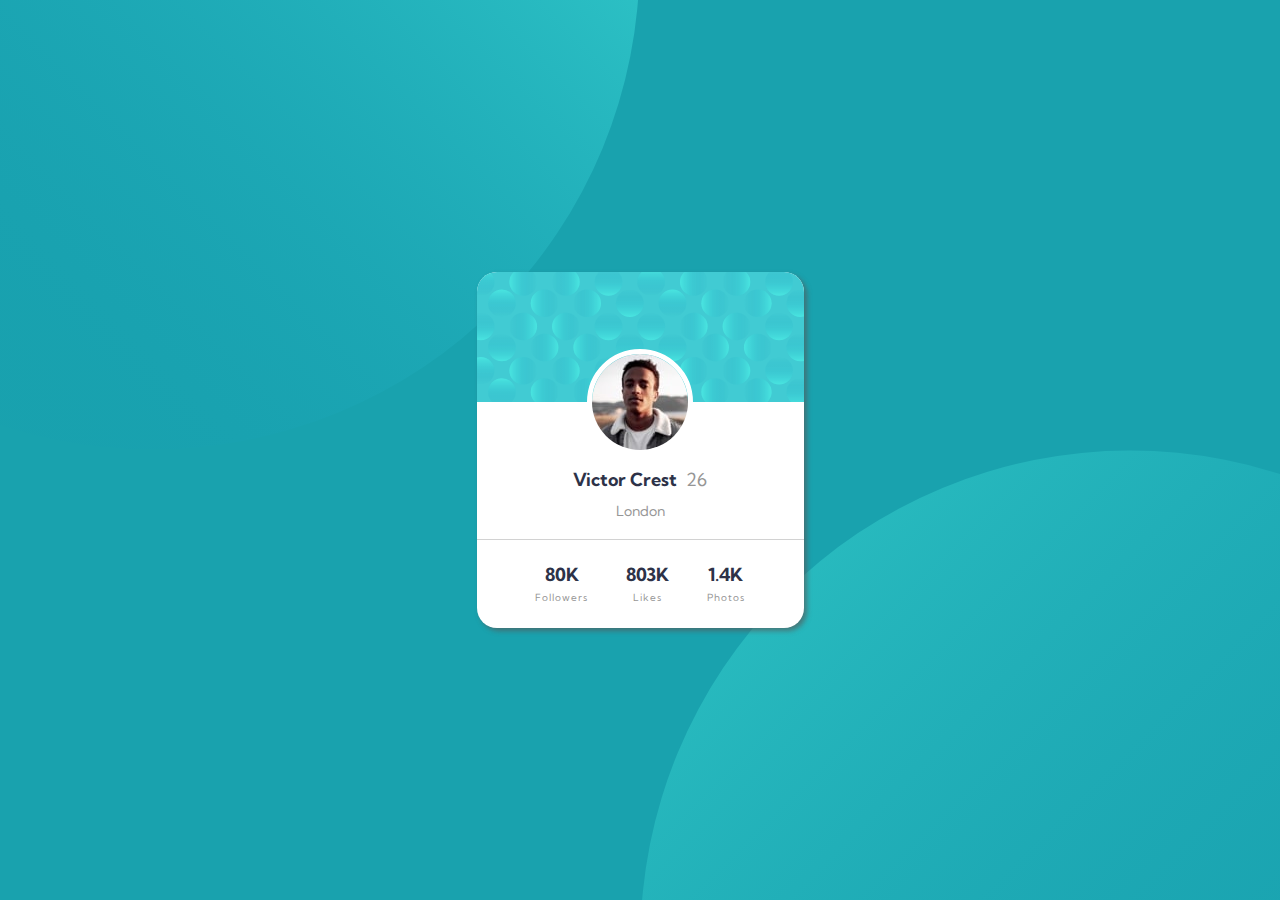
==== index.html @ d7c89512 "Card desafio frontend Mentor resuelto." ====
<!DOCTYPE html>
<html lang="en">
<head>
    <meta charset="UTF-8">
    <meta name="viewport" content="width=device-width, initial-scale=1.0">
    <title>Card desafio FrontEnd</title>
    <link rel="stylesheet" href="./css/normalize.css">
    <link rel="shortcut icon" href="./images/favicon-32x32.png" type="image/x-icon"> <!--Aqui se aplica el icono de la pagina para el navegador-->
    <link rel="preconnect" href="https://fonts.gstatic.com">
    <link href="https://fonts.googleapis.com/css2?family=Kumbh+Sans:wght@400;700&display=swap" rel="stylesheet">
    <link rel="stylesheet" href="./estilos.css">
</head>
<body>
    <!--Etiqueta main contendra toda la tarjeta-->
    <!--Etiqueta articule contendra l contenido de la tarjeta tambien se podria utilizar seccion-->

    <main class="flex">
        <article class="card">
            <img src="./images/bg-pattern-card.svg" alt="imagen header" class="card-header">
            <div class="card-body">
                <img src="./images/image-victor.jpg" alt="imagen usuario" class="card-body-user">
                <h1 class="card-body-name">
                    Victor Crest <span>26</span>
                </h1>
                <p class="card-body-text">London</p>
            </div>
            <div class="card-footer">
                <div class="card-footer-social">
                    <h3>80K</h3>
                    <p>Followers</p>
                </div>
                <div class="card-footer-social">
                    <h3>803K</h3>
                    <p>Likes</p>
                </div>
                <div class="card-footer-social">
                    <h3>1.4K</h3>
                    <p>Photos</p>
                </div>
            </div>
        </article>
    </main>
    
</body>
</html>
---- estilos.css ----
@charset "UTF-8";
:root {
  --Dark-cyan: hsl(185, 75%, 39%);
  --Very-dark-desaturated-blue: hsl(229, 23%, 23%);
  --Dark-grayish-blue: hsl(227, 10%, 46%);
  --Dark-gray: hsl(0, 0%, 59%);
}

/*Este pedazo de codigo es tomado de box.sizing csstricks sirve para que se respeten los espacios dados*/
html {
  -webkit-box-sizing: border-box;
          box-sizing: border-box;
  font-size: 62.5%;
  /*es igual a 10px y se pone asi para que sea mas facil manipular despues con la medida rem*/
}

*, *:before, *:after {
  -webkit-box-sizing: inherit;
          box-sizing: inherit;
}

body {
  font-family: 'Kumbh Sans', sans-serif;
  background-color: var(--Dark-cyan);
  background-image: url(./images/bg-pattern-top.svg), url(./images/bg-pattern-bottom.svg);
  background-repeat: no-repeat, no-repeat;
  background-position: right 50vw bottom 50vh, left 50vw top 50vh;
}

.flex {
  display: -webkit-box;
  display: -ms-flexbox;
  display: flex;
  -webkit-box-pack: center;
      -ms-flex-pack: center;
          justify-content: center;
  -webkit-box-align: center;
      -ms-flex-align: center;
          align-items: center;
  height: 100vh;
  /*complemento del align item para centrar en vertical*/
}

.card {
  background-color: white;
  width: 327px;
  /*ancho de la tarjeta*/
  border-radius: 20px;
  overflow: hidden;
  /*se ajusta al tamaño dado*/
  -webkit-box-shadow: 3px 3px 5px rgba(87, 87, 87, 0.65);
          box-shadow: 3px 3px 5px rgba(87, 87, 87, 0.65);
  color: var(--Very-dark-desaturated-blue);
}

.card-header {
  /*el & reemplazo el nombre de la clase en este caso card */
  width: 100%;
  display: block;
}

.card-body {
  display: -webkit-box;
  display: -ms-flexbox;
  display: flex;
  -webkit-box-orient: vertical;
  -webkit-box-direction: normal;
      -ms-flex-direction: column;
          flex-direction: column;
  -webkit-box-align: center;
      -ms-flex-align: center;
          align-items: center;
  border-bottom: 1px solid rgba(192, 192, 192, 0.712);
}

.card-body-user {
  border-radius: 50%;
  border: 5px solid white;
  margin-top: -53px;
  background-color: white;
}

.card-body-name {
  font-size: 1.8rem;
  margin-top: 1.5rem;
}

.card-body-name span {
  margin-left: .5rem;
  font-weight: 400;
  color: var(--Dark-gray);
}

.card-body-text {
  color: var(--Dark-gray);
  font-size: 1.4rem;
  margin-top: 0;
  margin-bottom: 2rem;
}

.card-footer {
  display: -webkit-box;
  display: -ms-flexbox;
  display: flex;
  -ms-flex-pack: distribute;
      justify-content: space-around;
  margin-left: 4rem;
  margin-right: 4rem;
}

.card-footer-social {
  text-align: center;
}

.card-footer-social h3 {
  margin-top: 2.5rem;
  margin-bottom: 0.6rem;
  font-size: 1.8rem;
}

.card-footer-social p {
  letter-spacing: 1px;
  color: var(--Dark-gray);
  font-size: 1rem;
  margin-top: 0;
  margin-bottom: 2.5rem;
}
/*# sourceMappingURL=estilos.css.map */
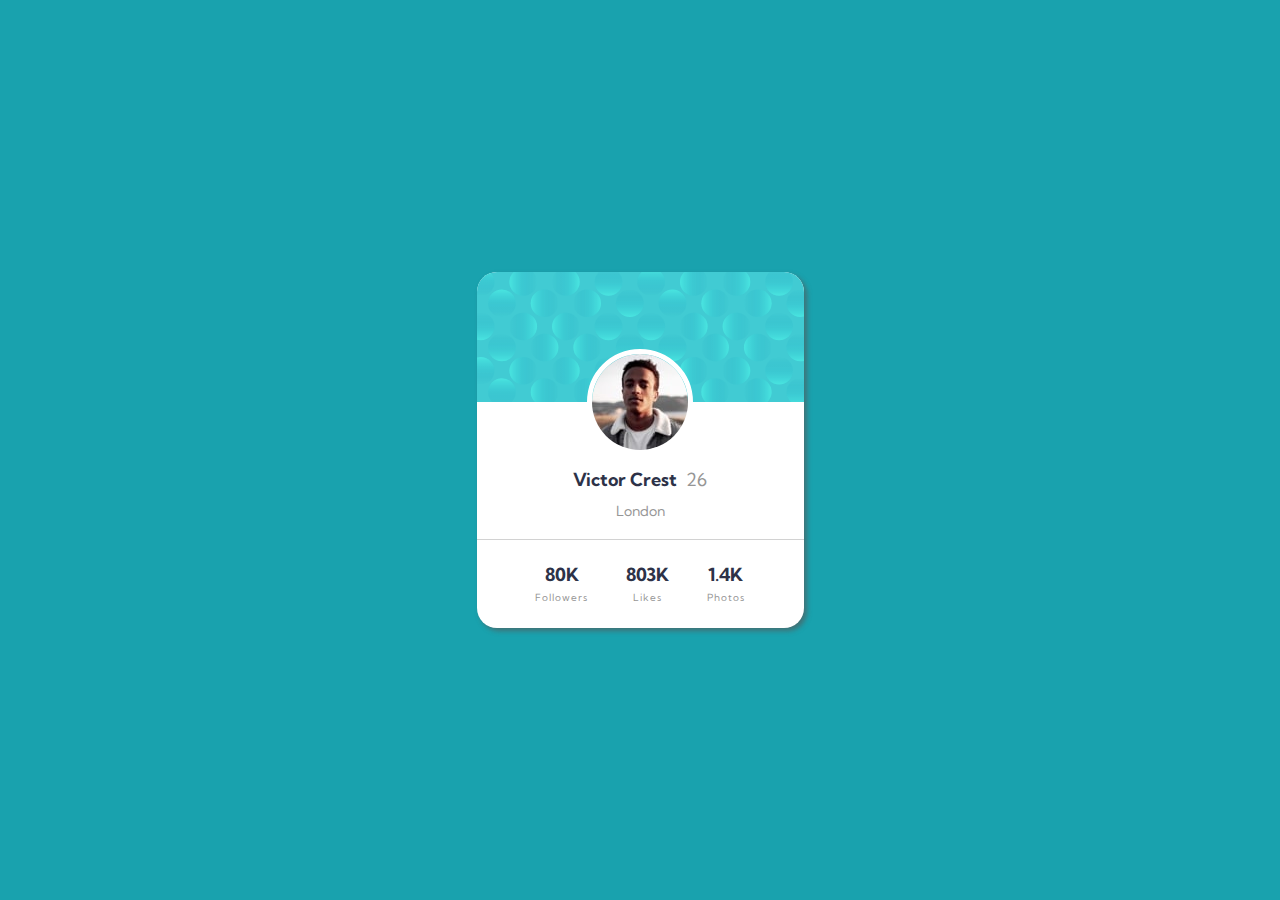
==== commit ebb19698: "se arregla un comentario" ====
--- a/index.html
+++ b/index.html
@@ -12,7 +12,7 @@
 </head>
 <body>
     <!--Etiqueta main contendra toda la tarjeta-->
-    <!--Etiqueta articule contendra l contenido de la tarjeta tambien se podria utilizar seccion-->
+    <!--Etiqueta articule contendra el contenido de la tarjeta tambien se podria utilizar seccion-->
 
     <main class="flex">
         <article class="card">
--- a/estilos.css
+++ b/estilos.css
@@ -22,7 +22,7 @@
 body {
   font-family: 'Kumbh Sans', sans-serif;
   background-color: var(--Dark-cyan);
-  background-image: url(./images/bg-pattern-top.svg), url(./images/bg-pattern-bottom.svg);
+  background-image: url(../card/images/bg-pattern-top.svg), url(../card/images/bg-pattern-bottom.svg);
   background-repeat: no-repeat, no-repeat;
   background-position: right 50vw bottom 50vh, left 50vw top 50vh;
 }
